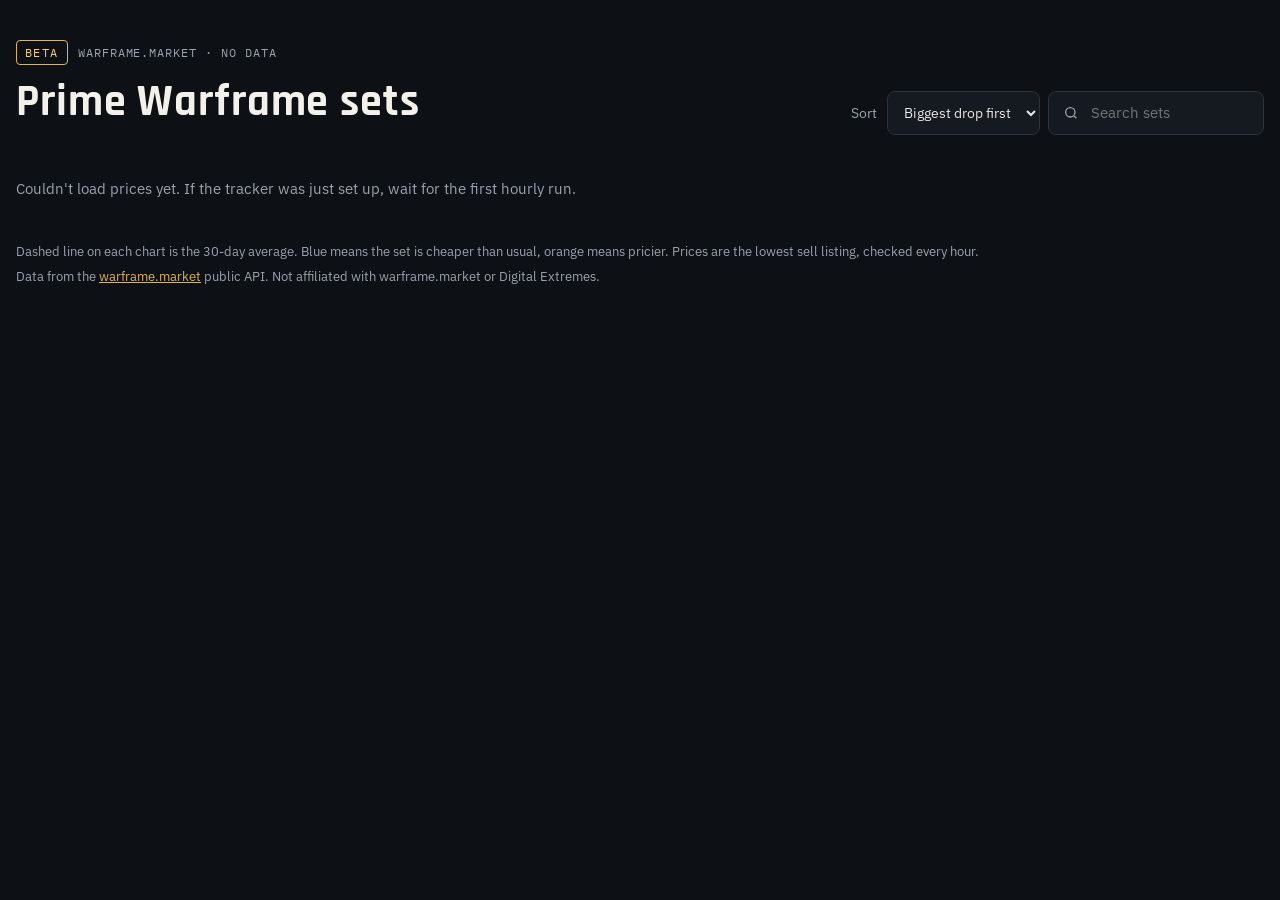
==== index.html @ 78ee756f "Move project to repo root and add .github workflows The web upload nested everything under prime-set" ====
<!doctype html>
<html lang="en">
<head>
<meta charset="utf-8">
<meta name="viewport" content="width=device-width, initial-scale=1">
<meta name="robots" content="noindex">
<title>Prime Set Tracker (beta)</title>
<meta name="description" content="Price trends for prime Warframe sets, snapshotted hourly from the warframe.market API.">
<link rel="preconnect" href="https://fonts.googleapis.com">
<link rel="preconnect" href="https://fonts.gstatic.com" crossorigin>
<link href="https://fonts.googleapis.com/css2?family=Rajdhani:wght@600;700&family=IBM+Plex+Sans:wght@400;500;600&family=IBM+Plex+Mono:wght@400;500&display=swap" rel="stylesheet">
<link rel="stylesheet" href="assets/style.css">
<script src="assets/app.js" defer></script>
</head>
<body>
<div class="wrap">
  <header class="top">
    <div class="titles">
      <div class="eyebrow">
        <span class="beta" title="Early version: numbers and layout may change">Beta</span>
        <span id="meta">warframe.market · loading…</span>
      </div>
      <h1>Prime Warframe sets</h1>
    </div>
    <div class="controls">
      <label class="field">Sort
        <select id="sort">
          <option value="drop">Biggest drop first</option>
          <option value="rise">Biggest rise first</option>
          <option value="name">Name</option>
          <option value="price-low">Cheapest first</option>
          <option value="price-high">Priciest first</option>
        </select>
      </label>
      <label class="search">
        <svg width="16" height="16" viewBox="0 0 24 24" fill="none" stroke="currentColor" stroke-width="2" aria-hidden="true"><circle cx="11" cy="11" r="7"/><path d="M20 20l-3.5-3.5"/></svg>
        <span class="sr-only">Search sets</span>
        <input id="search" type="search" placeholder="Search sets" autocomplete="off">
      </label>
    </div>
  </header>

  <div id="notice" class="notice" hidden></div>

  <main id="grid" class="grid" aria-live="polite">
    <p class="empty">Loading prices…</p>
  </main>

  <footer class="foot">
    <p>Dashed line on each chart is the 30-day average. Blue means the set is cheaper than usual, orange means pricier. Prices are the lowest sell listing, checked every hour.</p>
    <p>Data from the <a href="https://warframe.market">warframe.market</a> public API. Not affiliated with warframe.market or Digital Extremes. <span id="version"></span></p>
  </footer>
</div>
</body>
</html>
---- assets/style.css ----
:root {
  --ground: #0D1015;
  --panel: #151A21;
  --panel-2: #1E252E;
  --line: #232A33;
  --line-2: #2B333D;
  --text: #E8E6E1;
  --text-strong: #F4F1EA;
  --muted: #9AA3AE;
  --gold: #E0B354;
  --gold-soft: #F2CD7A;
  --down: #62A8E8;
  --down-text: #8CC2F2;
  --down-bg: #13283D;
  --up: #F08A4B;
  --up-text: #F5A673;
  --up-bg: #3A2414;
  --font-body: "IBM Plex Sans", system-ui, sans-serif;
  --font-display: "Rajdhani", "IBM Plex Sans", sans-serif;
  --font-mono: "IBM Plex Mono", ui-monospace, monospace;
  color-scheme: dark;
}

* { box-sizing: border-box; }
body { margin: 0; background: var(--ground); color: var(--text); font-family: var(--font-body); font-size: 15px; line-height: 1.45; }
a { color: var(--gold); }
a:hover { color: var(--gold-soft); }
.sr-only { position: absolute; width: 1px; height: 1px; overflow: hidden; clip: rect(0 0 0 0); white-space: nowrap; }

.wrap { max-width: 1280px; margin: 0 auto; padding: 40px 16px 64px; display: flex; flex-direction: column; gap: 28px; }

.top { display: flex; flex-wrap: wrap; align-items: flex-end; justify-content: space-between; gap: 16px; }
.titles { display: flex; flex-direction: column; gap: 6px; }
.eyebrow { display: flex; flex-wrap: wrap; align-items: center; gap: 10px; font-family: var(--font-mono); font-size: 12px; letter-spacing: 0.08em; text-transform: uppercase; color: var(--muted); }
.beta { padding: 3px 8px; border-radius: 4px; border: 1px solid var(--gold); color: var(--gold-soft); letter-spacing: 0.12em; }
h1 { margin: 0; font-family: var(--font-display); font-weight: 700; font-size: clamp(32px, 6vw, 44px); letter-spacing: 0.02em; color: var(--text-strong); }

.controls { display: flex; flex-wrap: wrap; gap: 8px; }
.field { display: flex; align-items: center; gap: 10px; font-size: 14px; color: var(--muted); }
select, .search { height: 44px; border-radius: 8px; border: 1px solid var(--line-2); background: var(--panel); color: var(--text); font: inherit; }
select { padding: 0 12px; }
.search { display: flex; align-items: center; gap: 10px; padding: 0 14px; color: var(--muted); }
.search input { width: 160px; border: 0; background: transparent; color: var(--text); font: inherit; }
.search:focus-within, select:focus-visible { outline: 2px solid var(--gold); outline-offset: 2px; }
.search input:focus { outline: none; }

.notice { padding: 14px 16px; border-radius: 10px; background: #13202D; border: 1px solid #23415E; color: #C9DDF0; font-size: 14px; }

.grid { display: grid; grid-template-columns: repeat(auto-fill, minmax(280px, 1fr)); gap: 16px; }
.empty { grid-column: 1 / -1; color: var(--muted); }

.card { display: flex; flex-direction: column; gap: 14px; padding: 20px; border-radius: 14px; background: var(--panel); border: 1px solid var(--line); color: var(--text); text-decoration: none; transition: border-color 120ms ease; }
.card:hover { color: var(--text); border-color: var(--line-2); }
.card:focus-visible { outline: 2px solid var(--gold); outline-offset: 2px; }
.card.deal { border-color: #2F5A82; }
.card-head { display: flex; align-items: center; justify-content: space-between; gap: 8px; }
.card-name { font-family: var(--font-display); font-weight: 700; font-size: 22px; letter-spacing: 0.02em; color: var(--text-strong); }
.badge { padding: 4px 10px; border-radius: 6px; font-family: var(--font-mono); font-size: 13px; white-space: nowrap; background: var(--panel-2); color: #C9CED4; }
.badge.down { background: var(--down-bg); color: var(--down-text); }
.badge.up { background: var(--up-bg); color: var(--up-text); }
.price { display: flex; align-items: baseline; gap: 8px; }
.price-num { font-family: var(--font-mono); font-size: 36px; font-weight: 500; color: var(--text-strong); }
.price-label { font-size: 14px; color: var(--muted); }
.chart { width: 100%; height: 64px; display: block; }
.chart-empty { height: 64px; display: flex; align-items: center; justify-content: center; border-radius: 8px; background: var(--ground); color: var(--muted); font-size: 13px; text-align: center; padding: 0 12px; }
.stats { display: grid; grid-template-columns: repeat(3, minmax(0, 1fr)); gap: 8px; padding-top: 12px; border-top: 1px solid var(--line); font-size: 12px; color: var(--muted); }
.stats div { display: flex; flex-direction: column; gap: 2px; }
.stats b { font-family: var(--font-mono); font-size: 14px; font-weight: 400; color: var(--text); }

.foot { display: flex; flex-direction: column; gap: 6px; font-size: 13px; color: var(--muted); }
.foot p { margin: 0; }
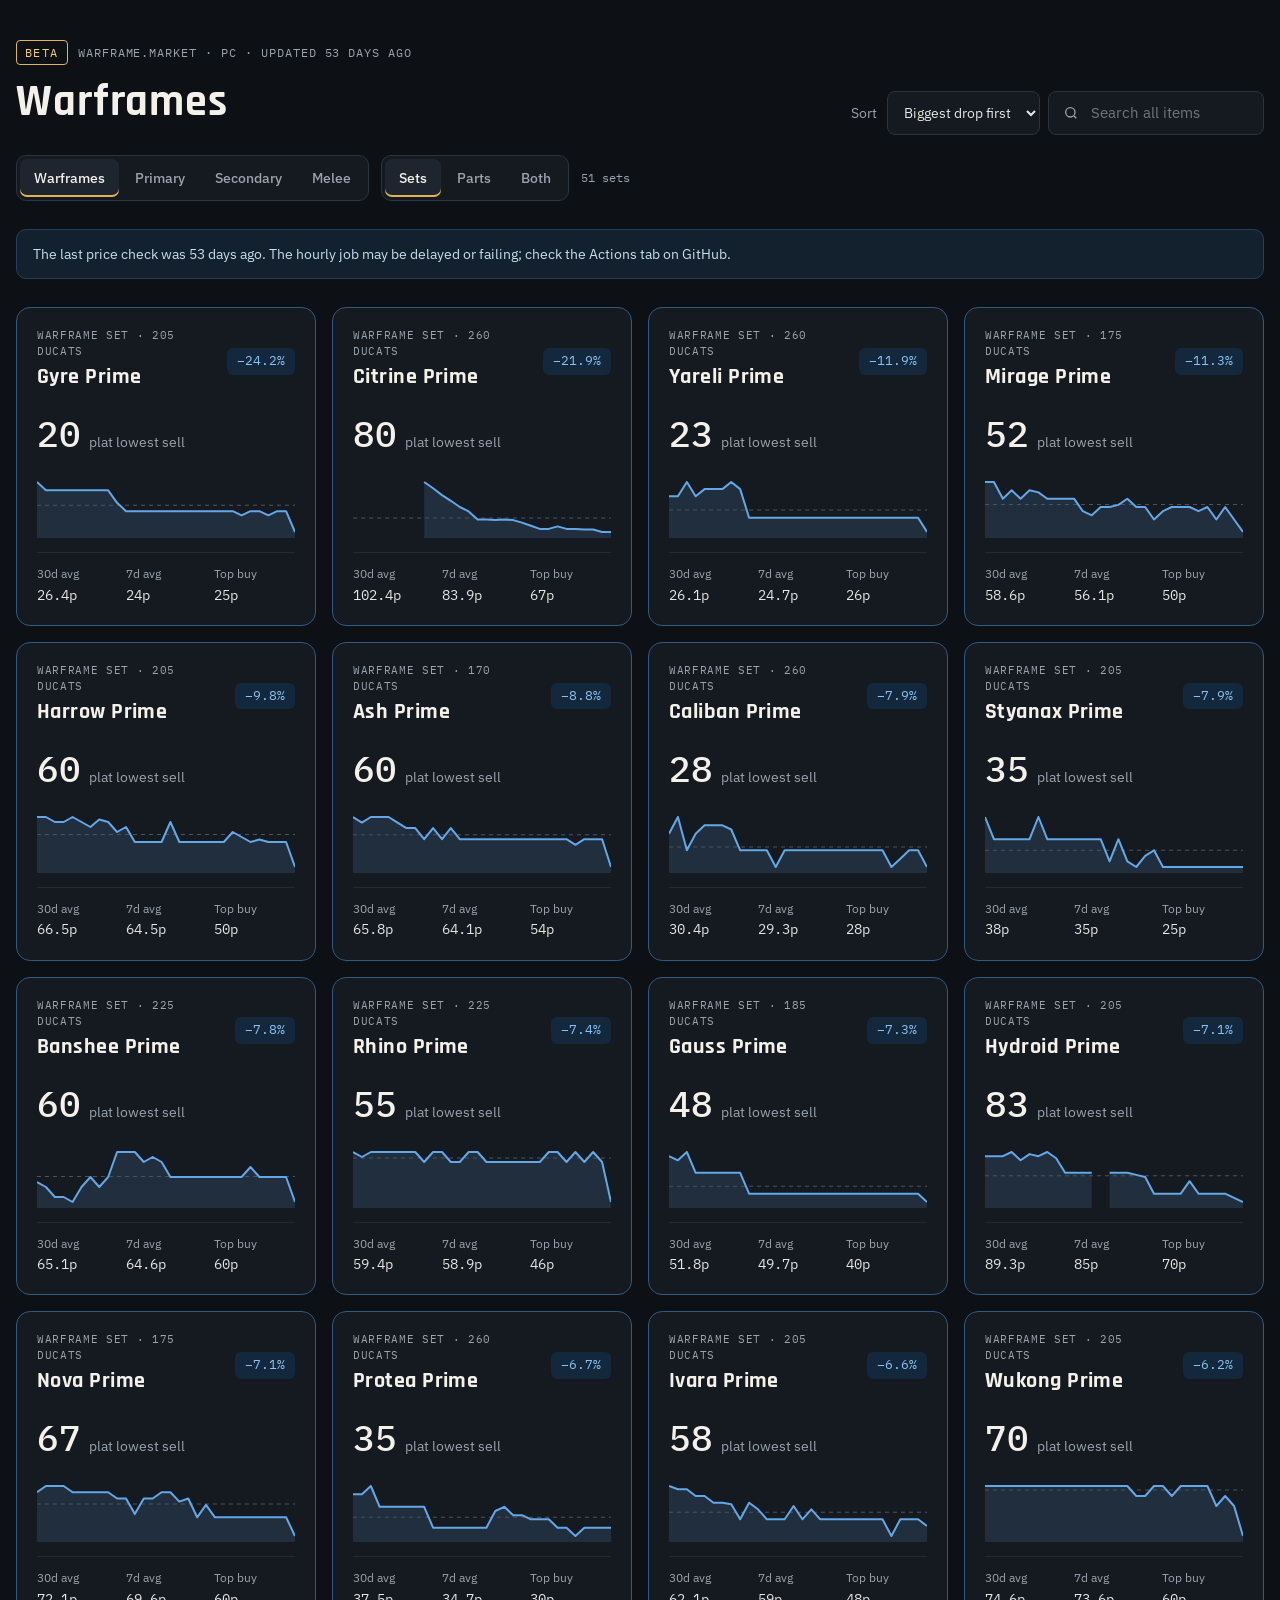
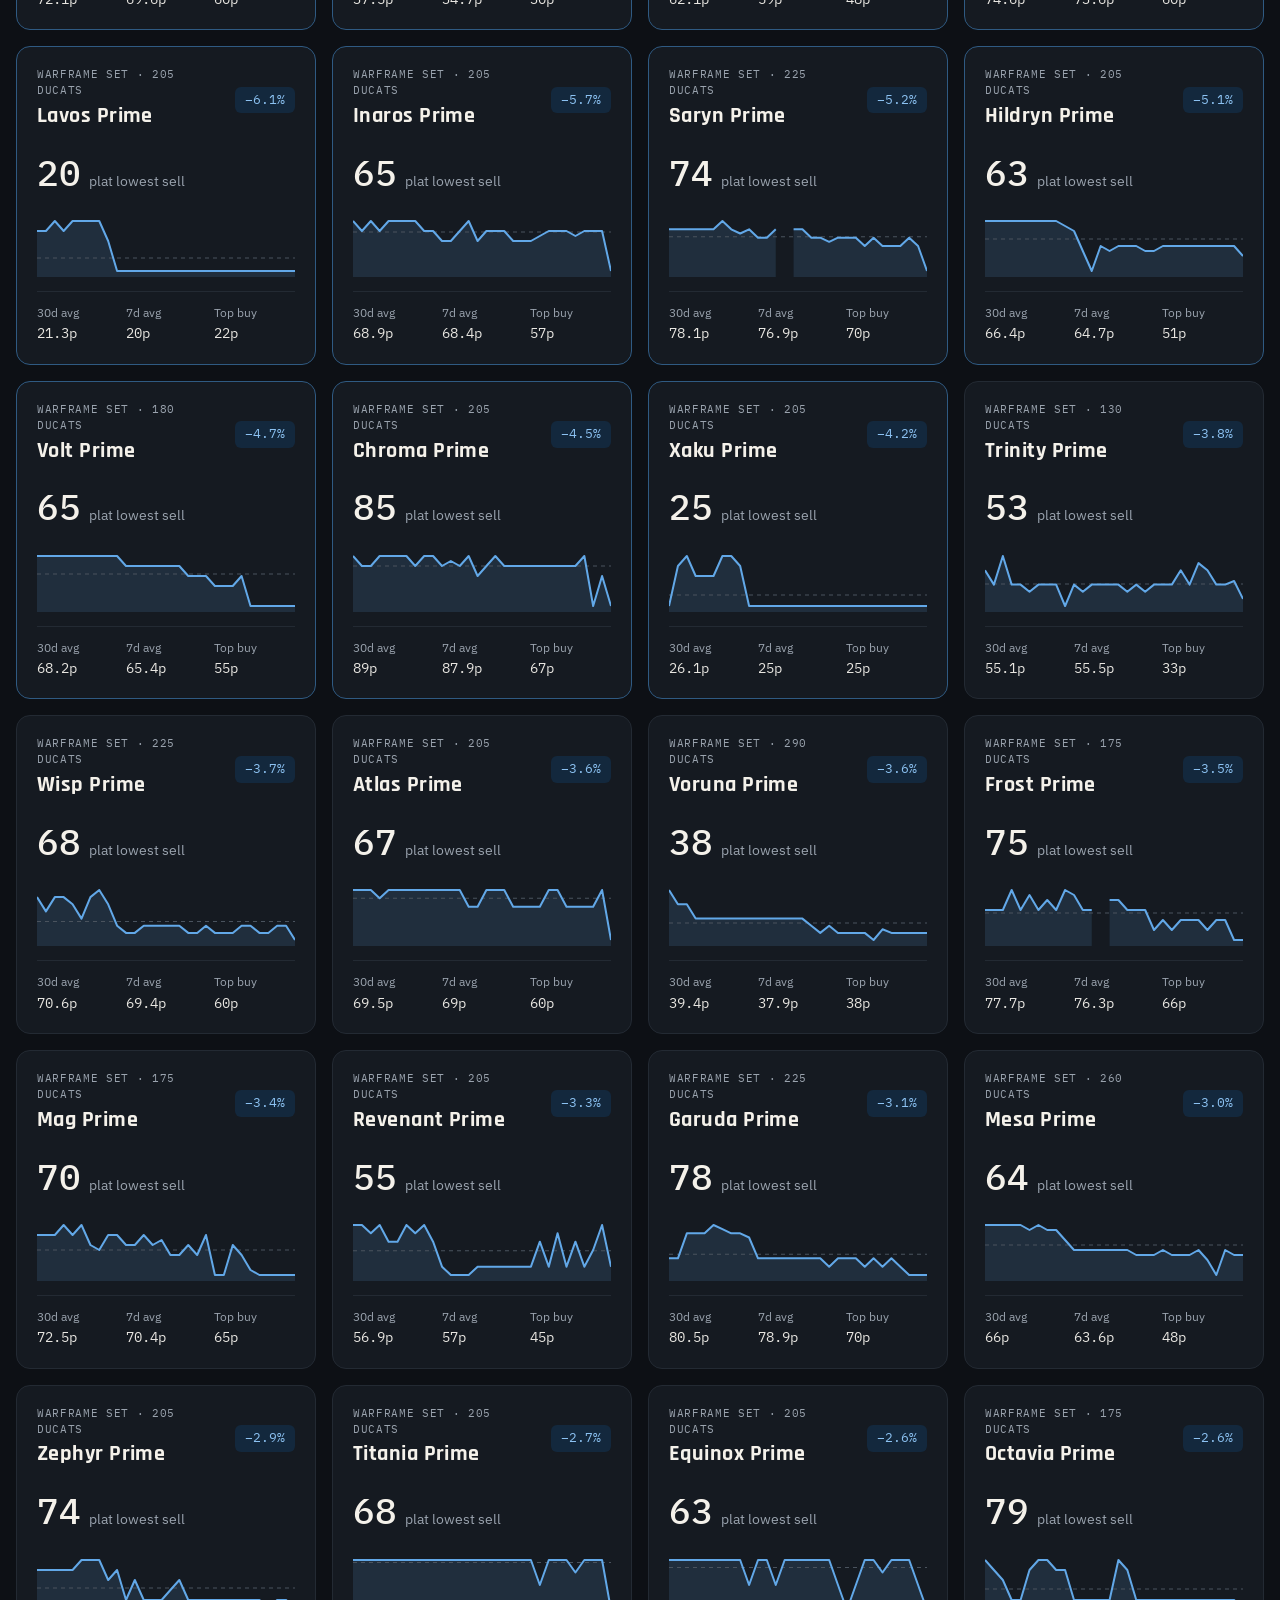
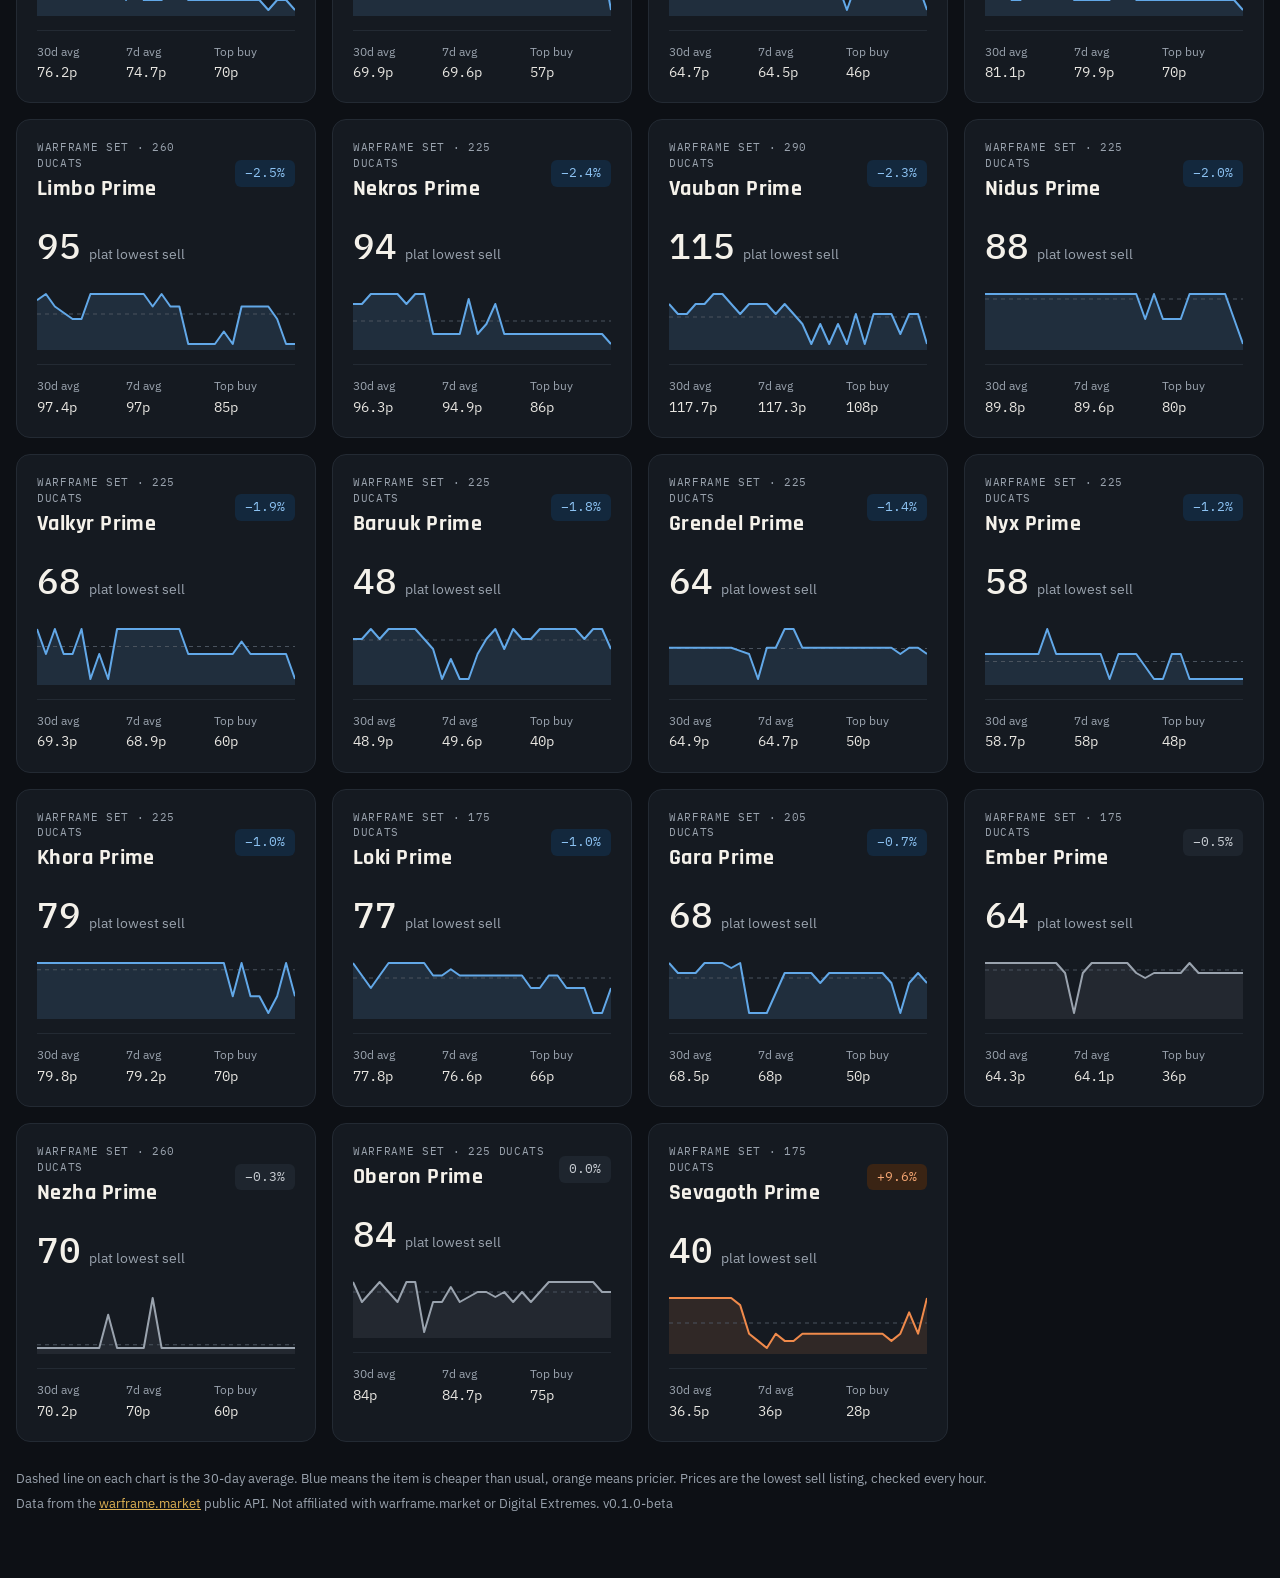
==== commit e26f49c4: "Track prime Warframe parts and prime weapons (v0.2.0-beta) Expands tracking from 51 prime Warframe s" ====
--- a/index.html
+++ b/index.html
@@ -4,8 +4,8 @@
 <meta charset="utf-8">
 <meta name="viewport" content="width=device-width, initial-scale=1">
 <meta name="robots" content="noindex">
-<title>Prime Set Tracker (beta)</title>
-<meta name="description" content="Price trends for prime Warframe sets, snapshotted hourly from the warframe.market API.">
+<title>Prime Price Tracker (beta)</title>
+<meta name="description" content="Price trends for prime Warframes, weapons and their parts, snapshotted hourly from the warframe.market API.">
 <link rel="preconnect" href="https://fonts.googleapis.com">
 <link rel="preconnect" href="https://fonts.gstatic.com" crossorigin>
 <link href="https://fonts.googleapis.com/css2?family=Rajdhani:wght@600;700&family=IBM+Plex+Sans:wght@400;500;600&family=IBM+Plex+Mono:wght@400;500&display=swap" rel="stylesheet">
@@ -20,7 +20,7 @@
         <span class="beta" title="Early version: numbers and layout may change">Beta</span>
         <span id="meta">warframe.market · loading…</span>
       </div>
-      <h1>Prime Warframe sets</h1>
+      <h1 id="heading">Prime Warframes</h1>
     </div>
     <div class="controls">
       <label class="field">Sort
@@ -34,11 +34,26 @@
       </label>
       <label class="search">
         <svg width="16" height="16" viewBox="0 0 24 24" fill="none" stroke="currentColor" stroke-width="2" aria-hidden="true"><circle cx="11" cy="11" r="7"/><path d="M20 20l-3.5-3.5"/></svg>
-        <span class="sr-only">Search sets</span>
-        <input id="search" type="search" placeholder="Search sets" autocomplete="off">
+        <span class="sr-only">Search all items</span>
+        <input id="search" type="search" placeholder="Search all items" autocomplete="off">
       </label>
     </div>
   </header>
+
+  <nav class="filters" aria-label="Item type">
+    <div class="tabs" id="groups" role="group" aria-label="Category">
+      <button type="button" data-group="warframe" aria-pressed="true">Warframes</button>
+      <button type="button" data-group="primary" aria-pressed="false">Primary</button>
+      <button type="button" data-group="secondary" aria-pressed="false">Secondary</button>
+      <button type="button" data-group="melee" aria-pressed="false">Melee</button>
+    </div>
+    <div class="tabs" id="kinds" role="group" aria-label="Sets or parts">
+      <button type="button" data-kind="set" aria-pressed="true">Sets</button>
+      <button type="button" data-kind="part" aria-pressed="false">Parts</button>
+      <button type="button" data-kind="all" aria-pressed="false">Both</button>
+    </div>
+    <span id="count" class="count"></span>
+  </nav>
 
   <div id="notice" class="notice" hidden></div>
 
@@ -47,7 +62,7 @@
   </main>
 
   <footer class="foot">
-    <p>Dashed line on each chart is the 30-day average. Blue means the set is cheaper than usual, orange means pricier. Prices are the lowest sell listing, checked every hour.</p>
+    <p>Dashed line on each chart is the 30-day average. Blue means the item is cheaper than usual, orange means pricier. Prices are the lowest sell listing, checked every hour.</p>
     <p>Data from the <a href="https://warframe.market">warframe.market</a> public API. Not affiliated with warframe.market or Digital Extremes. <span id="version"></span></p>
   </footer>
 </div>
--- a/assets/style.css
+++ b/assets/style.css
@@ -44,6 +44,16 @@
 .search:focus-within, select:focus-visible { outline: 2px solid var(--gold); outline-offset: 2px; }
 .search input:focus { outline: none; }
 
+.filters { display: flex; flex-wrap: wrap; align-items: center; gap: 12px; margin-top: -8px; }
+.tabs { display: inline-flex; padding: 3px; gap: 2px; border-radius: 10px; background: var(--panel); border: 1px solid var(--line-2); }
+.tabs button { min-height: 38px; padding: 0 14px; border: 0; border-radius: 7px; background: transparent; color: var(--muted); font: 500 14px var(--font-body); cursor: pointer; }
+.tabs button:hover { color: var(--text); }
+.tabs button[aria-pressed="true"] { background: var(--panel-2); color: var(--text-strong); box-shadow: inset 0 -2px 0 var(--gold); }
+.tabs button:focus-visible { outline: 2px solid var(--gold); outline-offset: 1px; }
+.tabs.off button[aria-pressed="true"] { box-shadow: none; }
+.count { font-family: var(--font-mono); font-size: 12px; color: var(--muted); }
+@media (max-width: 520px) { .tabs { width: 100%; } .tabs button { flex: 1; padding: 0 6px; } }
+
 .notice { padding: 14px 16px; border-radius: 10px; background: #13202D; border: 1px solid #23415E; color: #C9DDF0; font-size: 14px; }
 
 .grid { display: grid; grid-template-columns: repeat(auto-fill, minmax(280px, 1fr)); gap: 16px; }
@@ -54,6 +64,8 @@
 .card:focus-visible { outline: 2px solid var(--gold); outline-offset: 2px; }
 .card.deal { border-color: #2F5A82; }
 .card-head { display: flex; align-items: center; justify-content: space-between; gap: 8px; }
+.card-title { display: flex; flex-direction: column; gap: 2px; min-width: 0; }
+.card-sub { font-family: var(--font-mono); font-size: 11px; letter-spacing: 0.06em; text-transform: uppercase; color: var(--muted); }
 .card-name { font-family: var(--font-display); font-weight: 700; font-size: 22px; letter-spacing: 0.02em; color: var(--text-strong); }
 .badge { padding: 4px 10px; border-radius: 6px; font-family: var(--font-mono); font-size: 13px; white-space: nowrap; background: var(--panel-2); color: #C9CED4; }
 .badge.down { background: var(--down-bg); color: var(--down-text); }
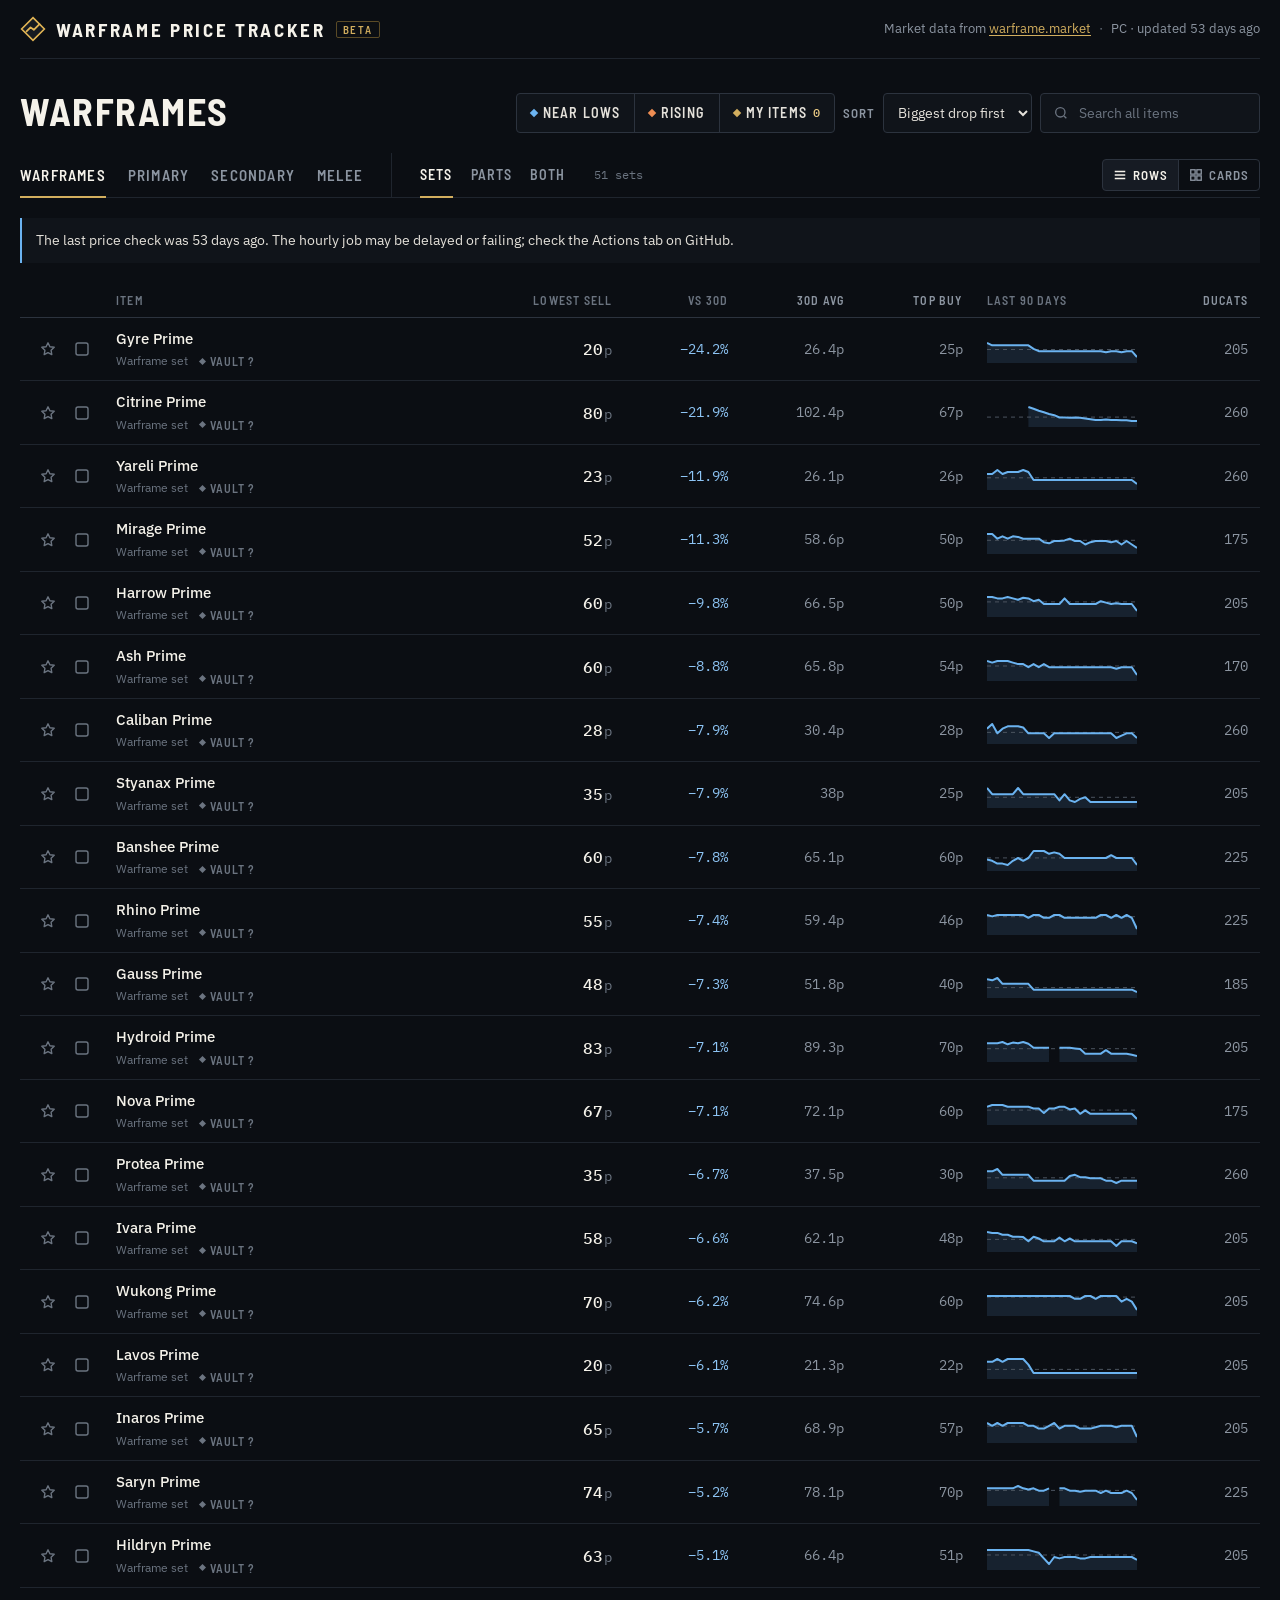
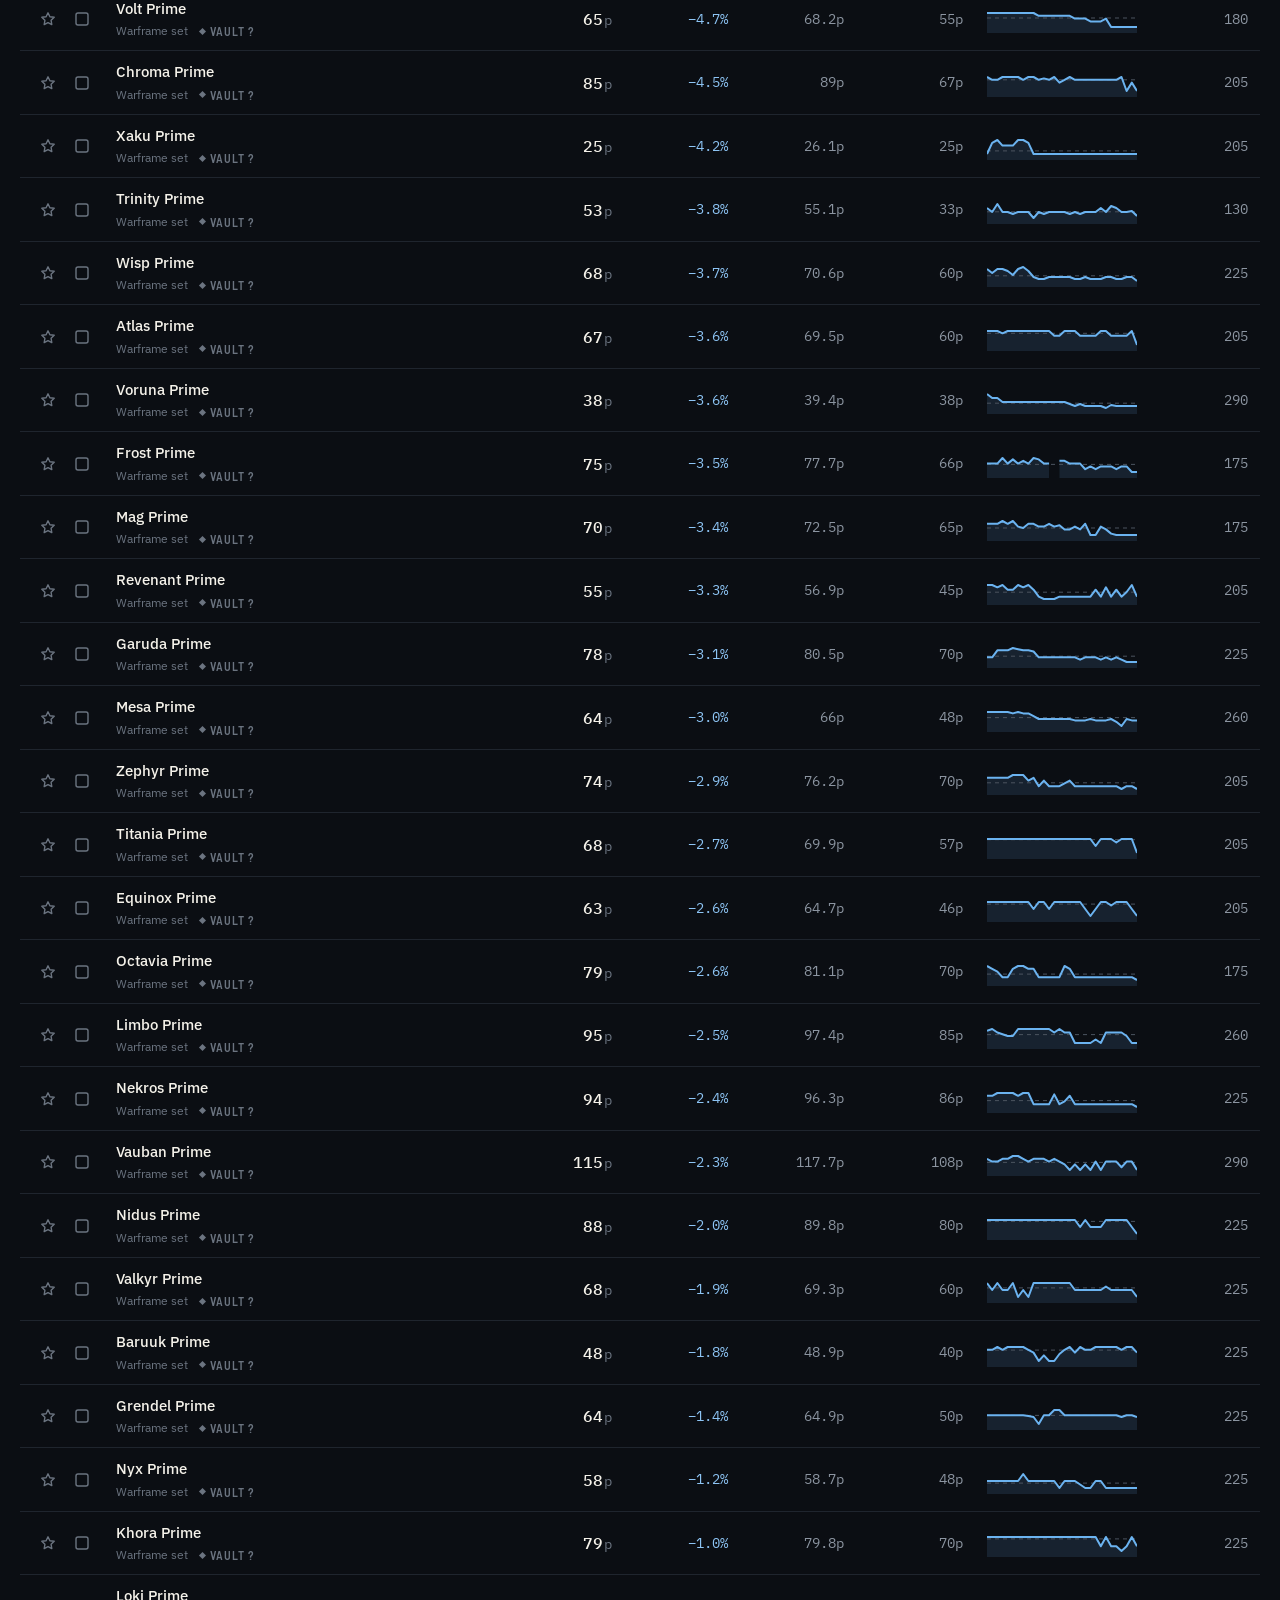
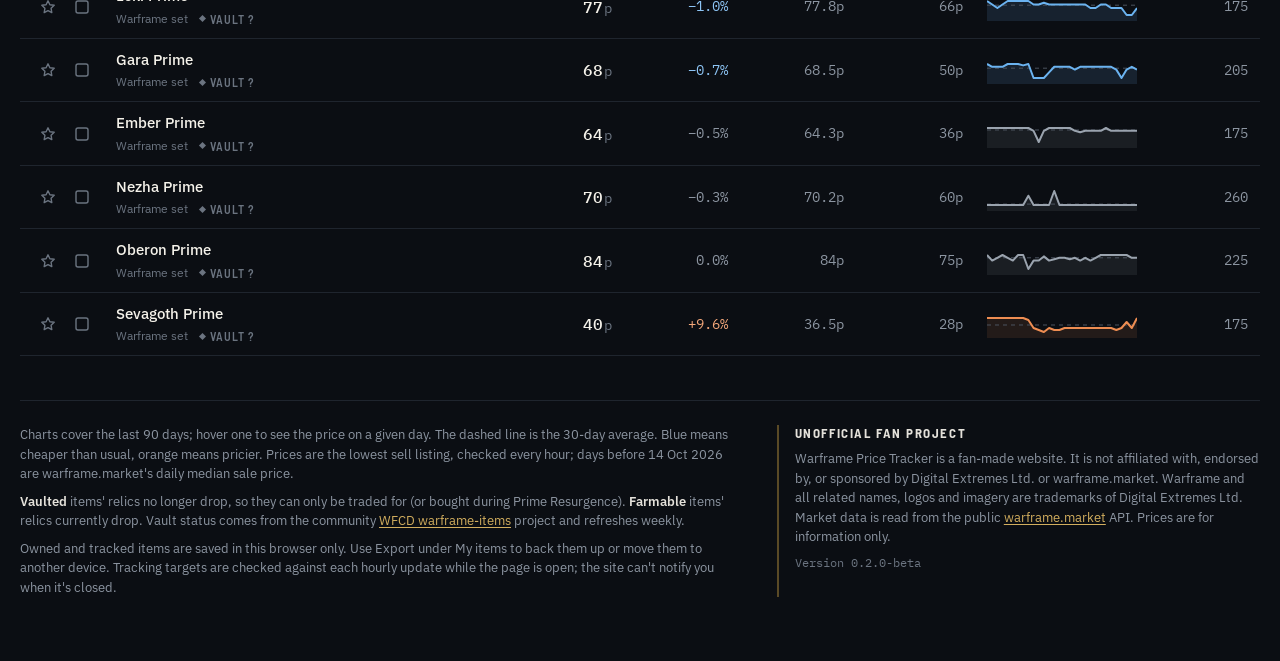
==== commit 09e034bf: "Rename to Warframe Price Tracker; add vault status, picks, My items (v0.5.0-beta) - 90-day charts wi" ====
--- a/index.html
+++ b/index.html
@@ -4,25 +4,34 @@
 <meta charset="utf-8">
 <meta name="viewport" content="width=device-width, initial-scale=1">
 <meta name="robots" content="noindex">
-<title>Prime Price Tracker (beta)</title>
-<meta name="description" content="Price trends for prime Warframes, weapons and their parts, snapshotted hourly from the warframe.market API.">
+<title>Warframe Price Tracker</title>
+<meta name="description" content="Unofficial fan-made price tracker for prime Warframes, weapons and parts, with 90-day history. Market data from warframe.market.">
+<link rel="icon" href="data:image/svg+xml,%3Csvg xmlns='http://www.w3.org/2000/svg' viewBox='0 0 32 32'%3E%3Cpath d='M16 2 30 16 16 30 2 16Z' fill='%23151A21' stroke='%23E0B354' stroke-width='2.5'/%3E%3Cpath d='M8 19l5-5 4 3 7-7' fill='none' stroke='%23E0B354' stroke-width='2.5' stroke-linecap='round' stroke-linejoin='round'/%3E%3C/svg%3E">
 <link rel="preconnect" href="https://fonts.googleapis.com">
 <link rel="preconnect" href="https://fonts.gstatic.com" crossorigin>
-<link href="https://fonts.googleapis.com/css2?family=Rajdhani:wght@600;700&family=IBM+Plex+Sans:wght@400;500;600&family=IBM+Plex+Mono:wght@400;500&display=swap" rel="stylesheet">
+<link href="https://fonts.googleapis.com/css2?family=Barlow+Semi+Condensed:wght@500;600;700&family=IBM+Plex+Sans:wght@400;500;600&family=IBM+Plex+Mono:wght@400;500&display=swap" rel="stylesheet">
 <link rel="stylesheet" href="assets/style.css">
 <script src="assets/app.js" defer></script>
 </head>
 <body>
 <div class="wrap">
-  <header class="top">
-    <div class="titles">
-      <div class="eyebrow">
-        <span class="beta" title="Early version: numbers and layout may change">Beta</span>
-        <span id="meta">warframe.market · loading…</span>
+  <header class="brand">
+    <a class="brand-home" href="./" aria-label="Warframe Price Tracker, home">
+      <svg class="brand-logo" viewBox="0 0 32 32" aria-hidden="true"><path d="M16 2 30 16 16 30 2 16Z" fill="#151A21" stroke="#E0B354" stroke-width="2"/><path d="M8 19l5-5 4 3 7-7" fill="none" stroke="#E0B354" stroke-width="2.2" stroke-linecap="round" stroke-linejoin="round"/></svg>
+      <span class="brand-name">Warframe Price Tracker</span>
+      <span class="beta" title="Early version: numbers and layout may change">Beta</span>
+    </a>
+    <p class="brand-source">Market data from <a href="https://warframe.market" rel="noopener">warframe.market</a><span class="dot" aria-hidden="true">·</span><span id="meta">loading…</span></p>
+  </header>
+
+  <section class="top">
+    <h1 id="heading">Prime Warframes</h1>
+    <div class="controls">
+      <div class="picks" id="picks" role="group" aria-label="Lists">
+        <button type="button" class="pick-btn buy" data-group="buy" aria-pressed="false">Near lows</button>
+        <button type="button" class="pick-btn sell" data-group="sell" aria-pressed="false">Rising</button>
+        <button type="button" class="pick-btn owned" data-group="mine" aria-pressed="false">My items <span id="owned-count" class="pill">0</span></button>
       </div>
-      <h1 id="heading">Prime Warframes</h1>
-    </div>
-    <div class="controls">
       <label class="field">Sort
         <select id="sort">
           <option value="drop">Biggest drop first</option>
@@ -38,7 +47,7 @@
         <input id="search" type="search" placeholder="Search all items" autocomplete="off">
       </label>
     </div>
-  </header>
+  </section>
 
   <nav class="filters" aria-label="Item type">
     <div class="tabs" id="groups" role="group" aria-label="Category">
@@ -53,17 +62,43 @@
       <button type="button" data-kind="all" aria-pressed="false">Both</button>
     </div>
     <span id="count" class="count"></span>
+    <div class="layout" id="layout" role="group" aria-label="Layout">
+      <button type="button" data-layout="rows" aria-pressed="true">
+        <svg viewBox="0 0 16 16" aria-hidden="true"><path d="M2 4h12M2 8h12M2 12h12"/></svg>Rows</button>
+      <button type="button" data-layout="cards" aria-pressed="false">
+        <svg viewBox="0 0 16 16" aria-hidden="true"><rect x="2" y="2" width="5" height="5"/><rect x="9" y="2" width="5" height="5"/><rect x="2" y="9" width="5" height="5"/><rect x="9" y="9" width="5" height="5"/></svg>Cards</button>
+    </div>
   </nav>
 
+  <div id="mine-bar" class="mine-bar" hidden>
+    <div class="tabs" id="mine-tabs" role="group" aria-label="My items">
+      <button type="button" data-group="owned" aria-pressed="false">Owned <span class="n" id="n-owned"></span></button>
+      <button type="button" data-group="watch" aria-pressed="false">Tracking <span class="n" id="n-watch"></span></button>
+    </div>
+    <div class="pf-actions">
+      <button type="button" class="pf-btn" id="export-btn" title="Download your owned and tracked lists as a file">Export</button>
+      <button type="button" class="pf-btn" id="import-btn" title="Load a file made with Export">Import</button>
+    </div>
+  </div>
+  <p id="pick-note" class="pick-note" hidden></p>
   <div id="notice" class="notice" hidden></div>
+  <section id="portfolio" class="portfolio" aria-label="Value of your owned items" hidden></section>
 
   <main id="grid" class="grid" aria-live="polite">
     <p class="empty">Loading prices…</p>
   </main>
 
   <footer class="foot">
-    <p>Dashed line on each chart is the 30-day average. Blue means the item is cheaper than usual, orange means pricier. Prices are the lowest sell listing, checked every hour.</p>
-    <p>Data from the <a href="https://warframe.market">warframe.market</a> public API. Not affiliated with warframe.market or Digital Extremes. <span id="version"></span></p>
+    <div class="foot-info">
+      <p>Charts cover the last 90 days; hover one to see the price on a given day. The dashed line is the 30-day average. Blue means cheaper than usual, orange means pricier. Prices are the lowest sell listing, checked every hour; days before 14 Oct 2026 are warframe.market's daily median sale price.</p>
+      <p><b>Vaulted</b> items' relics no longer drop, so they can only be traded for (or bought during Prime Resurgence). <b>Farmable</b> items' relics currently drop. Vault status comes from the community <a href="https://github.com/WFCD/warframe-items" rel="noopener">WFCD warframe-items</a> project and refreshes weekly.</p>
+      <p>Owned and tracked items are saved in this browser only. Use Export under My items to back them up or move them to another device. Tracking targets are checked against each hourly update while the page is open; the site can't notify you when it's closed.</p>
+    </div>
+    <div class="disclaimer">
+      <p class="disclaimer-title">Unofficial fan project</p>
+      <p>Warframe Price Tracker is a fan-made website. It is not affiliated with, endorsed by, or sponsored by Digital Extremes Ltd. or warframe.market. Warframe and all related names, logos and imagery are trademarks of Digital Extremes Ltd. Market data is read from the public <a href="https://warframe.market" rel="noopener">warframe.market</a> API. Prices are for information only.</p>
+      <p class="version"><span id="version"></span></p>
+    </div>
   </footer>
 </div>
 </body>
--- a/assets/style.css
+++ b/assets/style.css
@@ -1,83 +1,281 @@
+/* Warframe Price Tracker
+   Visual language: a market terminal with an Orokin accent. Near-square corners,
+   hairline rules, one gold accent used sparingly, condensed uppercase labels,
+   tabular numbers. Colour carries meaning only (cheaper / pricier / vault). */
+
 :root {
-  --ground: #0D1015;
-  --panel: #151A21;
-  --panel-2: #1E252E;
-  --line: #232A33;
-  --line-2: #2B333D;
-  --text: #E8E6E1;
-  --text-strong: #F4F1EA;
-  --muted: #9AA3AE;
-  --gold: #E0B354;
-  --gold-soft: #F2CD7A;
-  --down: #62A8E8;
-  --down-text: #8CC2F2;
-  --down-bg: #13283D;
-  --up: #F08A4B;
-  --up-text: #F5A673;
-  --up-bg: #3A2414;
+  --ground: #0B0E13;
+  --panel: #10141A;
+  --panel-2: #161B23;
+  --row-hover: #131820;
+  --line: #1F252E;
+  --line-2: #2C333E;
+  --text: #E4E1DA;
+  --text-strong: #F5F2EA;
+  --muted: #8C95A1;      /* 6.2:1 on --ground */
+  --dim: #6B7480;        /* labels only, never body copy */
+  --gold: #D2AE5E;
+  --gold-soft: #EBCB85;
+  --gold-line: #5A4A26;
+  --down: #6BB3F0;       /* cheaper than usual */
+  --down-text: #8DC4F4;
+  --up: #EE8D52;         /* pricier than usual */
+  --up-text: #F3A77A;
+  --vaulted: #B9A3DA;
+  --farmable: #86C99B;
+  --radius: 4px;
   --font-body: "IBM Plex Sans", system-ui, sans-serif;
-  --font-display: "Rajdhani", "IBM Plex Sans", sans-serif;
+  --font-label: "Barlow Semi Condensed", "IBM Plex Sans", sans-serif;
   --font-mono: "IBM Plex Mono", ui-monospace, monospace;
   color-scheme: dark;
 }
 
 * { box-sizing: border-box; }
-body { margin: 0; background: var(--ground); color: var(--text); font-family: var(--font-body); font-size: 15px; line-height: 1.45; }
-a { color: var(--gold); }
+body { margin: 0; background: var(--ground); color: var(--text); font-family: var(--font-body); font-size: 15px; line-height: 1.5; font-variant-numeric: tabular-nums; }
+a { color: var(--gold); text-underline-offset: 2px; }
 a:hover { color: var(--gold-soft); }
+button { font: inherit; color: inherit; }
+[hidden] { display: none !important; }
 .sr-only { position: absolute; width: 1px; height: 1px; overflow: hidden; clip: rect(0 0 0 0); white-space: nowrap; }
-
-.wrap { max-width: 1280px; margin: 0 auto; padding: 40px 16px 64px; display: flex; flex-direction: column; gap: 28px; }
-
-.top { display: flex; flex-wrap: wrap; align-items: flex-end; justify-content: space-between; gap: 16px; }
-.titles { display: flex; flex-direction: column; gap: 6px; }
-.eyebrow { display: flex; flex-wrap: wrap; align-items: center; gap: 10px; font-family: var(--font-mono); font-size: 12px; letter-spacing: 0.08em; text-transform: uppercase; color: var(--muted); }
-.beta { padding: 3px 8px; border-radius: 4px; border: 1px solid var(--gold); color: var(--gold-soft); letter-spacing: 0.12em; }
-h1 { margin: 0; font-family: var(--font-display); font-weight: 700; font-size: clamp(32px, 6vw, 44px); letter-spacing: 0.02em; color: var(--text-strong); }
-
-.controls { display: flex; flex-wrap: wrap; gap: 8px; }
-.field { display: flex; align-items: center; gap: 10px; font-size: 14px; color: var(--muted); }
-select, .search { height: 44px; border-radius: 8px; border: 1px solid var(--line-2); background: var(--panel); color: var(--text); font: inherit; }
-select { padding: 0 12px; }
-.search { display: flex; align-items: center; gap: 10px; padding: 0 14px; color: var(--muted); }
-.search input { width: 160px; border: 0; background: transparent; color: var(--text); font: inherit; }
-.search:focus-within, select:focus-visible { outline: 2px solid var(--gold); outline-offset: 2px; }
+:focus-visible { outline: 2px solid var(--gold); outline-offset: 2px; }
+
+.wrap { max-width: 1320px; margin: 0 auto; padding: 0 20px 64px; display: flex; flex-direction: column; gap: 20px; }
+
+/* ---- brand bar */
+.brand { display: flex; flex-wrap: wrap; align-items: center; justify-content: space-between; gap: 8px 24px; padding: 16px 0; border-bottom: 1px solid var(--line); }
+.brand-home { display: flex; align-items: center; gap: 10px; color: var(--text-strong); text-decoration: none; }
+.brand-home:hover { color: var(--text-strong); }
+.brand-logo { width: 26px; height: 26px; flex: none; }
+.brand-name { font: 700 19px var(--font-label); letter-spacing: 0.14em; text-transform: uppercase; }
+.beta { padding: 1px 6px; border: 1px solid var(--gold-line); border-radius: 2px; color: var(--gold); font: 600 11px var(--font-label); letter-spacing: 0.16em; text-transform: uppercase; }
+.brand-source { margin: 0; font-size: 13px; color: var(--muted); }
+.brand-source .dot { margin: 0 8px; color: var(--dim); }
+
+/* ---- title + controls */
+.top { display: flex; flex-wrap: wrap; align-items: flex-end; justify-content: space-between; gap: 16px; padding-top: 12px; }
+h1 { margin: 0; font: 700 clamp(28px, 4.5vw, 38px)/1.1 var(--font-label); letter-spacing: 0.04em; text-transform: uppercase; color: var(--text-strong); }
+.controls { display: flex; flex-wrap: wrap; align-items: center; gap: 8px; }
+
+.picks { display: flex; }
+.pick-btn { display: inline-flex; align-items: center; gap: 6px; height: 40px; padding: 0 14px; border: 1px solid var(--line-2); background: var(--panel); color: var(--text); font: 600 14px var(--font-label); letter-spacing: 0.08em; text-transform: uppercase; cursor: pointer; transition: background-color 150ms, border-color 150ms, color 150ms; }
+.pick-btn + .pick-btn { margin-left: -1px; }
+.pick-btn:first-child { border-radius: var(--radius) 0 0 var(--radius); }
+.pick-btn:last-child { border-radius: 0 var(--radius) var(--radius) 0; }
+.pick-btn::before { content: ""; width: 6px; height: 6px; transform: rotate(45deg); background: var(--dim); }
+.pick-btn.buy::before { background: var(--down); }
+.pick-btn.sell::before { background: var(--up); }
+.pick-btn.owned::before { background: var(--gold); }
+.pick-btn:hover { background: var(--panel-2); }
+.pick-btn[aria-pressed="true"] { position: relative; z-index: 1; background: var(--panel-2); border-color: var(--gold-line); color: var(--text-strong); box-shadow: inset 0 -2px 0 var(--gold); }
+.pill { font: 500 12px var(--font-mono); letter-spacing: 0; color: var(--gold-soft); }
+
+.field { display: flex; align-items: center; gap: 8px; font: 600 13px var(--font-label); letter-spacing: 0.08em; text-transform: uppercase; color: var(--muted); }
+select, .search { height: 40px; border-radius: var(--radius); border: 1px solid var(--line-2); background: var(--panel); color: var(--text); font: 14px var(--font-body); }
+select { padding: 0 10px; cursor: pointer; }
+select:disabled { opacity: 0.45; cursor: default; }
+.search { display: flex; align-items: center; gap: 8px; padding: 0 12px; color: var(--dim); }
+.search input { width: 170px; border: 0; background: transparent; color: var(--text); font: inherit; }
+.search input::placeholder { color: var(--dim); }
+.search:focus-within { border-color: var(--gold-line); outline: 2px solid var(--gold); outline-offset: 1px; }
 .search input:focus { outline: none; }
 
-.filters { display: flex; flex-wrap: wrap; align-items: center; gap: 12px; margin-top: -8px; }
-.tabs { display: inline-flex; padding: 3px; gap: 2px; border-radius: 10px; background: var(--panel); border: 1px solid var(--line-2); }
-.tabs button { min-height: 38px; padding: 0 14px; border: 0; border-radius: 7px; background: transparent; color: var(--muted); font: 500 14px var(--font-body); cursor: pointer; }
+/* ---- filter bar: plain text tabs with an underline, not boxed pills */
+.filters { display: flex; flex-wrap: wrap; align-items: stretch; gap: 0 28px; border-bottom: 1px solid var(--line); }
+.tabs { display: flex; gap: 22px; }
+.tabs button { position: relative; min-height: 44px; padding: 0; border: 0; background: none; color: var(--muted); font: 600 15px var(--font-label); letter-spacing: 0.08em; text-transform: uppercase; cursor: pointer; transition: color 150ms; }
 .tabs button:hover { color: var(--text); }
-.tabs button[aria-pressed="true"] { background: var(--panel-2); color: var(--text-strong); box-shadow: inset 0 -2px 0 var(--gold); }
-.tabs button:focus-visible { outline: 2px solid var(--gold); outline-offset: 1px; }
-.tabs.off button[aria-pressed="true"] { box-shadow: none; }
-.count { font-family: var(--font-mono); font-size: 12px; color: var(--muted); }
-@media (max-width: 520px) { .tabs { width: 100%; } .tabs button { flex: 1; padding: 0 6px; } }
-
-.notice { padding: 14px 16px; border-radius: 10px; background: #13202D; border: 1px solid #23415E; color: #C9DDF0; font-size: 14px; }
-
-.grid { display: grid; grid-template-columns: repeat(auto-fill, minmax(280px, 1fr)); gap: 16px; }
-.empty { grid-column: 1 / -1; color: var(--muted); }
-
-.card { display: flex; flex-direction: column; gap: 14px; padding: 20px; border-radius: 14px; background: var(--panel); border: 1px solid var(--line); color: var(--text); text-decoration: none; transition: border-color 120ms ease; }
-.card:hover { color: var(--text); border-color: var(--line-2); }
-.card:focus-visible { outline: 2px solid var(--gold); outline-offset: 2px; }
-.card.deal { border-color: #2F5A82; }
-.card-head { display: flex; align-items: center; justify-content: space-between; gap: 8px; }
-.card-title { display: flex; flex-direction: column; gap: 2px; min-width: 0; }
-.card-sub { font-family: var(--font-mono); font-size: 11px; letter-spacing: 0.06em; text-transform: uppercase; color: var(--muted); }
-.card-name { font-family: var(--font-display); font-weight: 700; font-size: 22px; letter-spacing: 0.02em; color: var(--text-strong); }
-.badge { padding: 4px 10px; border-radius: 6px; font-family: var(--font-mono); font-size: 13px; white-space: nowrap; background: var(--panel-2); color: #C9CED4; }
-.badge.down { background: var(--down-bg); color: var(--down-text); }
-.badge.up { background: var(--up-bg); color: var(--up-text); }
-.price { display: flex; align-items: baseline; gap: 8px; }
-.price-num { font-family: var(--font-mono); font-size: 36px; font-weight: 500; color: var(--text-strong); }
-.price-label { font-size: 14px; color: var(--muted); }
+.tabs button[aria-pressed="true"] { color: var(--text-strong); }
+.tabs button[aria-pressed="true"]::after { content: ""; position: absolute; left: 0; right: 0; bottom: -1px; height: 2px; background: var(--gold); }
+.tabs.off button[aria-pressed="true"] { color: var(--muted); }
+.tabs.off button[aria-pressed="true"]::after { display: none; }
+#kinds { padding-left: 28px; border-left: 1px solid var(--line); gap: 18px; }
+#kinds button { font-size: 14px; }
+.count { align-self: center; font: 12px var(--font-mono); color: var(--dim); }
+.layout { display: flex; align-self: center; margin-left: auto; }
+.layout button { display: inline-flex; align-items: center; gap: 6px; height: 32px; padding: 0 10px; border: 1px solid var(--line-2); background: transparent; color: var(--muted); font: 600 13px var(--font-label); letter-spacing: 0.08em; text-transform: uppercase; cursor: pointer; }
+.layout button + button { margin-left: -1px; }
+.layout button:first-child { border-radius: var(--radius) 0 0 var(--radius); }
+.layout button:last-child { border-radius: 0 var(--radius) var(--radius) 0; }
+.layout button[aria-pressed="true"] { background: var(--panel-2); color: var(--text-strong); }
+.layout svg { width: 14px; height: 14px; fill: none; stroke: currentColor; stroke-width: 1.5; }
+
+.pick-note { margin: 0; max-width: 80ch; font-size: 14px; color: var(--muted); }
+.notice { padding: 12px 14px; border-left: 2px solid var(--down); background: var(--panel); color: var(--text); font-size: 14px; }
+
+/* ---- rows layout */
+.grid.is-rows { display: block; }
+.tbl { width: 100%; border-collapse: collapse; }
+.tbl th { position: sticky; top: 0; z-index: 2; padding: 10px 12px; background: var(--ground); border-bottom: 1px solid var(--line-2); text-align: left; font: 600 12px var(--font-label); letter-spacing: 0.1em; text-transform: uppercase; color: var(--dim); white-space: nowrap; }
+.tbl td { padding: 10px 12px; border-bottom: 1px solid var(--line); vertical-align: middle; }
+.tbl tbody tr { cursor: pointer; transition: background-color 120ms; }
+.tbl tbody tr:hover { background: var(--row-hover); }
+.tbl tbody tr.mine td:first-child { box-shadow: inset 2px 0 0 var(--gold); }
+.tbl .c-num { text-align: right; font-family: var(--font-mono); font-size: 14px; white-space: nowrap; }
+.tbl th.c-num { text-align: right; font: 600 12px var(--font-label); letter-spacing: 0.1em; }
+.tbl .c-own { width: 44px; padding-right: 0; }
+.tbl .c-item { min-width: 220px; }
+.tbl .c-sell b { font-weight: 500; font-size: 16px; color: var(--text-strong); }
+.tbl .c-sell .unit { margin-left: 1px; color: var(--dim); }
+.tbl .c-avg, .tbl .c-buy, .tbl .c-duc { color: var(--muted); }
+.tbl .c-spark { width: 150px; }
+.row-link { color: var(--text-strong); font-weight: 500; text-decoration: none; }
+.row-link:hover { color: var(--gold-soft); }
+.row-sub { display: flex; flex-wrap: wrap; gap: 4px 12px; margin-top: 2px; font-size: 12px; color: var(--dim); }
+.row-reason { margin-top: 4px; font-size: 13px; }
+.row-reason.buy { color: var(--down-text); }
+.row-reason.sell { color: var(--up-text); }
+.chg { font-family: var(--font-mono); color: var(--muted); }
+.chg.down { color: var(--down-text); }
+.chg.up { color: var(--up-text); }
+.dim { color: var(--dim); font-size: 12px; }
+.chart.mini { width: 150px; height: 28px; display: block; }
+/* watch (star) + owned (check) toggles in the first column */
+.marks { display: flex; gap: 2px; }
+.mark { display: grid; place-items: center; width: 32px; height: 32px; border: 1px solid transparent; border-radius: var(--radius); background: transparent; color: var(--dim); cursor: pointer; transition: color 150ms, border-color 150ms; }
+.mark svg { width: 16px; height: 16px; fill: none; stroke: currentColor; stroke-width: 1.4; stroke-linejoin: round; stroke-linecap: round; }
+.mark:hover { color: var(--text); border-color: var(--line-2); }
+.mark .tick { opacity: 0; }
+.mark.star[aria-pressed="true"] { color: var(--gold); }
+.mark.star[aria-pressed="true"] svg { fill: currentColor; }
+.mark.check[aria-pressed="true"] { color: var(--gold); }
+.mark.check[aria-pressed="true"] svg rect { fill: currentColor; }
+.mark.check[aria-pressed="true"] .tick { opacity: 1; stroke: var(--ground); stroke-width: 1.8; }
+.tbl .c-own { width: 84px; }
+.tbl .c-own:has(.own-compact) { width: 130px; }
+
+/* watch targets */
+.tbl tbody tr.hit td:first-child { box-shadow: inset 2px 0 0 var(--gold); }
+.tbl tbody tr.hit { background: #15140F; }
+.watch-line { margin-top: 4px; font: 13px var(--font-mono); color: var(--muted); }
+.watch-line.hit { color: var(--gold-soft); }
+.watch-line.hit::before { content: ""; display: inline-block; width: 6px; height: 6px; margin-right: 6px; transform: rotate(45deg) translateY(-1px); background: var(--gold); }
+.target { display: inline-flex; align-items: center; gap: 6px; font: 600 12px var(--font-label); letter-spacing: 0.08em; text-transform: uppercase; color: var(--dim); }
+.target input { width: 72px; height: 32px; padding: 0 8px; border-radius: var(--radius); border: 1px solid var(--line-2); background: var(--panel-2); color: var(--text-strong); font: 14px var(--font-mono); text-align: right; }
+.target input:focus { border-color: var(--gold-line); outline: 2px solid var(--gold); outline-offset: 1px; }
+.target .unit { font: 13px var(--font-mono); text-transform: none; color: var(--dim); }
+.tbl .c-target { width: 150px; white-space: nowrap; }
+.tbl .c-target .target-label { display: none; }
+
+/* vault status: a small marker + text, colour plus wording so it never relies on colour alone */
+.vault, .chip { display: inline-flex; align-items: center; gap: 5px; font: 600 12px var(--font-label); letter-spacing: 0.08em; text-transform: uppercase; }
+.vault::before, .chip::before { content: ""; width: 5px; height: 5px; transform: rotate(45deg); background: currentColor; }
+.vault.is-vaulted, .chip.vaulted { color: var(--vaulted); }
+.vault.is-farmable, .chip.farmable { color: var(--farmable); }
+.vault.is-unknown, .chip.unknown { color: var(--dim); }
+
+/* ---- cards layout */
+.grid { display: grid; grid-template-columns: repeat(auto-fill, minmax(270px, 1fr)); gap: 12px; }
+.empty { grid-column: 1 / -1; margin: 24px 0; color: var(--muted); }
+.card { position: relative; display: flex; flex-direction: column; gap: 12px; padding: 16px; border-radius: var(--radius); background: var(--panel); border: 1px solid var(--line); transition: border-color 150ms; }
+.card:hover { border-color: var(--line-2); }
+.card:has(.card-link:focus-visible) { outline: 2px solid var(--gold); outline-offset: 2px; }
+.card.mine { border-top-color: var(--gold); }
+.card-head { display: flex; align-items: flex-start; justify-content: space-between; gap: 8px; }
+.card-title { display: flex; flex-direction: column; gap: 3px; min-width: 0; }
+.card-sub { font-size: 12px; color: var(--dim); }
+.card-name { margin: 0; font: 700 20px/1.15 var(--font-label); letter-spacing: 0.03em; }
+.card-link { color: var(--text-strong); text-decoration: none; outline: none; }
+.card-link:hover { color: var(--gold-soft); }
+.card-link::after { content: ""; position: absolute; inset: 0; }
+.card .chart-plot, .card .own { position: relative; z-index: 1; }
+.card-tags { display: flex; gap: 8px; }
+.badge { font: 500 13px var(--font-mono); white-space: nowrap; color: var(--muted); }
+.badge.down { color: var(--down-text); }
+.badge.up { color: var(--up-text); }
+.price { display: flex; align-items: baseline; gap: 6px; }
+.price-num { font: 500 30px/1 var(--font-mono); color: var(--text-strong); }
+.price-label { font-size: 13px; color: var(--dim); }
+.stats { display: grid; grid-template-columns: repeat(3, minmax(0, 1fr)); gap: 8px; padding-top: 10px; border-top: 1px solid var(--line); font: 600 11px var(--font-label); letter-spacing: 0.08em; text-transform: uppercase; color: var(--dim); }
+.stats div { display: flex; flex-direction: column; gap: 2px; }
+.stats b { font: 400 14px var(--font-mono); letter-spacing: 0; text-transform: none; color: var(--text); }
+.reason { padding-left: 10px; border-left: 2px solid; font-size: 13px; }
+.reason.buy { border-color: var(--down); color: var(--down-text); }
+.reason.sell { border-color: var(--up); color: var(--up-text); }
+
+/* charts */
+.chart-box { display: flex; flex-direction: column; gap: 4px; }
+.chart-head { display: flex; justify-content: space-between; min-height: 16px; font: 12px var(--font-mono); color: var(--dim); }
+.chart-readout { color: var(--text-strong); }
+.chart-plot { padding-right: 44px; cursor: crosshair; touch-action: pan-y; }
 .chart { width: 100%; height: 64px; display: block; }
-.chart-empty { height: 64px; display: flex; align-items: center; justify-content: center; border-radius: 8px; background: var(--ground); color: var(--muted); font-size: 13px; text-align: center; padding: 0 12px; }
-.stats { display: grid; grid-template-columns: repeat(3, minmax(0, 1fr)); gap: 8px; padding-top: 12px; border-top: 1px solid var(--line); font-size: 12px; color: var(--muted); }
-.stats div { display: flex; flex-direction: column; gap: 2px; }
-.stats b { font-family: var(--font-mono); font-size: 14px; font-weight: 400; color: var(--text); }
-
-.foot { display: flex; flex-direction: column; gap: 6px; font-size: 13px; color: var(--muted); }
-.foot p { margin: 0; }
+.chart-hi, .chart-lo { position: absolute; right: 0; font: 11px var(--font-mono); color: var(--dim); }
+.chart-hi { top: 0; }
+.chart-lo { bottom: 0; }
+.chart-dot { position: absolute; width: 7px; height: 7px; margin: -3.5px 0 0 -3.5px; background: var(--text-strong); transform: rotate(45deg); pointer-events: none; }
+.chart-empty { height: 64px; display: flex; align-items: center; justify-content: center; border: 1px dashed var(--line); color: var(--dim); font-size: 13px; text-align: center; padding: 0 12px; }
+
+/* owned controls */
+.own { display: flex; align-items: center; gap: 6px; min-height: 36px; }
+.own-add { height: 36px; padding: 0 12px; border-radius: var(--radius); border: 1px dashed var(--line-2); background: transparent; color: var(--muted); font: 600 13px var(--font-label); letter-spacing: 0.08em; text-transform: uppercase; cursor: pointer; transition: border-color 150ms, color 150ms; }
+.own-add:hover { border-color: var(--gold); color: var(--gold-soft); }
+.own-label { margin-right: auto; font: 600 13px var(--font-label); letter-spacing: 0.08em; text-transform: uppercase; color: var(--gold); }
+.own-step { width: 32px; height: 32px; border-radius: var(--radius); border: 1px solid var(--line-2); background: var(--panel-2); font-size: 16px; cursor: pointer; }
+.own-step:hover { border-color: var(--gold); }
+.own-qty { min-width: 32px; text-align: center; font: 500 14px var(--font-mono); color: var(--text-strong); }
+.own-worth { font: 12px var(--font-mono); color: var(--dim); }
+.own-compact .own-label, .own-compact .own-worth { display: none; }
+.card.hit { border-color: var(--gold-line); box-shadow: inset 0 2px 0 var(--gold); }
+.card-actions { position: relative; z-index: 1; display: flex; flex-direction: column; align-items: stretch; gap: 8px; padding-top: 10px; border-top: 1px solid var(--line); }
+.own-add { white-space: nowrap; align-self: flex-start; }
+.card-side { position: relative; z-index: 1; display: flex; flex-direction: column; align-items: flex-end; gap: 6px; }
+.card-side .marks { margin-right: -6px; }
+
+/* My items: Owned / Watching tabs with export + import */
+.mine-bar { display: flex; flex-wrap: wrap; align-items: center; justify-content: space-between; gap: 8px 16px; }
+.mine-bar .tabs button { font-size: 16px; }
+.mine-bar .n { margin-left: 4px; font: 500 12px var(--font-mono); letter-spacing: 0; color: var(--dim); }
+.pill.hot { padding: 0 6px; border-radius: 2px; background: var(--gold); color: var(--ground); }
+
+/* ---- owned summary */
+.portfolio { display: grid; grid-template-columns: minmax(0, 2fr) minmax(0, 3fr); gap: 24px; padding: 20px; border: 1px solid var(--line); border-top: 2px solid var(--gold); border-radius: 0 0 var(--radius) var(--radius); background: var(--panel); }
+.pf-top { display: flex; flex-direction: column; gap: 16px; }
+.pf-stats { display: grid; grid-template-columns: repeat(2, minmax(0, 1fr)); gap: 16px 24px; }
+.pf-stat { display: flex; flex-direction: column; gap: 2px; }
+.pf-label { margin: 0; font: 600 12px var(--font-label); letter-spacing: 0.1em; text-transform: uppercase; color: var(--dim); }
+.pf-value { font: 500 26px/1.2 var(--font-mono); color: var(--text-strong); }
+.pf-note { font-size: 13px; color: var(--muted); }
+.pf-stat.down .pf-note { color: var(--down-text); }
+.pf-stat.up .pf-note { color: var(--up-text); }
+.pf-actions { display: flex; gap: 8px; }
+.pf-btn { height: 34px; padding: 0 12px; border-radius: var(--radius); border: 1px solid var(--line-2); background: transparent; color: var(--text); font: 600 13px var(--font-label); letter-spacing: 0.08em; text-transform: uppercase; cursor: pointer; }
+.pf-btn:hover:not(:disabled) { border-color: var(--gold); }
+.pf-btn:disabled { opacity: 0.45; cursor: default; }
+.pf-chart { display: flex; flex-direction: column; gap: 6px; }
+.pf-chart .chart-plot { position: relative; }
+.pf-empty { grid-column: 1 / -1; display: flex; flex-direction: column; align-items: flex-start; gap: 8px; color: var(--muted); }
+.pf-empty p { margin: 0; max-width: 65ch; }
+.pf-empty-title { font: 700 20px var(--font-label); letter-spacing: 0.06em; text-transform: uppercase; color: var(--text-strong); }
+
+/* ---- footer */
+.foot { display: grid; grid-template-columns: minmax(0, 3fr) minmax(0, 2fr); gap: 32px; margin-top: 24px; padding-top: 24px; border-top: 1px solid var(--line); font-size: 13px; color: var(--muted); }
+.foot p { margin: 0 0 8px; }
+.foot b { color: var(--text); font-weight: 600; }
+.foot-info p:last-child { margin-bottom: 0; }
+.disclaimer { padding-left: 16px; border-left: 2px solid var(--gold-line); }
+.disclaimer-title { font: 700 13px var(--font-label); letter-spacing: 0.12em; text-transform: uppercase; color: var(--text); }
+.disclaimer .version { margin: 0; font: 12px var(--font-mono); color: var(--dim); }
+
+@media (prefers-reduced-motion: reduce) { * { transition: none !important; } }
+
+@media (max-width: 900px) {
+  .tbl .c-avg, .tbl .c-duc { display: none; }
+  .portfolio { grid-template-columns: 1fr; }
+}
+@media (max-width: 720px) {
+  .tbl .c-buy, .tbl .c-spark { display: none; }
+  .tbl .c-item { min-width: 0; }
+  .tbl td, .tbl th { padding-left: 8px; padding-right: 8px; }
+  .foot { grid-template-columns: 1fr; }
+  .layout { margin-left: 0; }
+  #kinds { padding-left: 0; border-left: 0; }
+  .filters { gap: 0 20px; padding-bottom: 8px; }
+}
+@media (max-width: 520px) {
+  .wrap { padding: 0 16px 48px; }
+  .picks { width: 100%; }
+  .pick-btn { flex: 1; justify-content: center; padding: 0 6px; font-size: 13px; letter-spacing: 0.04em; }
+  .controls .field, .search { flex: 1; }
+  .search input { width: 100%; }
+  .tabs { width: 100%; justify-content: space-between; gap: 8px; }
+  .pf-value { font-size: 22px; }
+}
